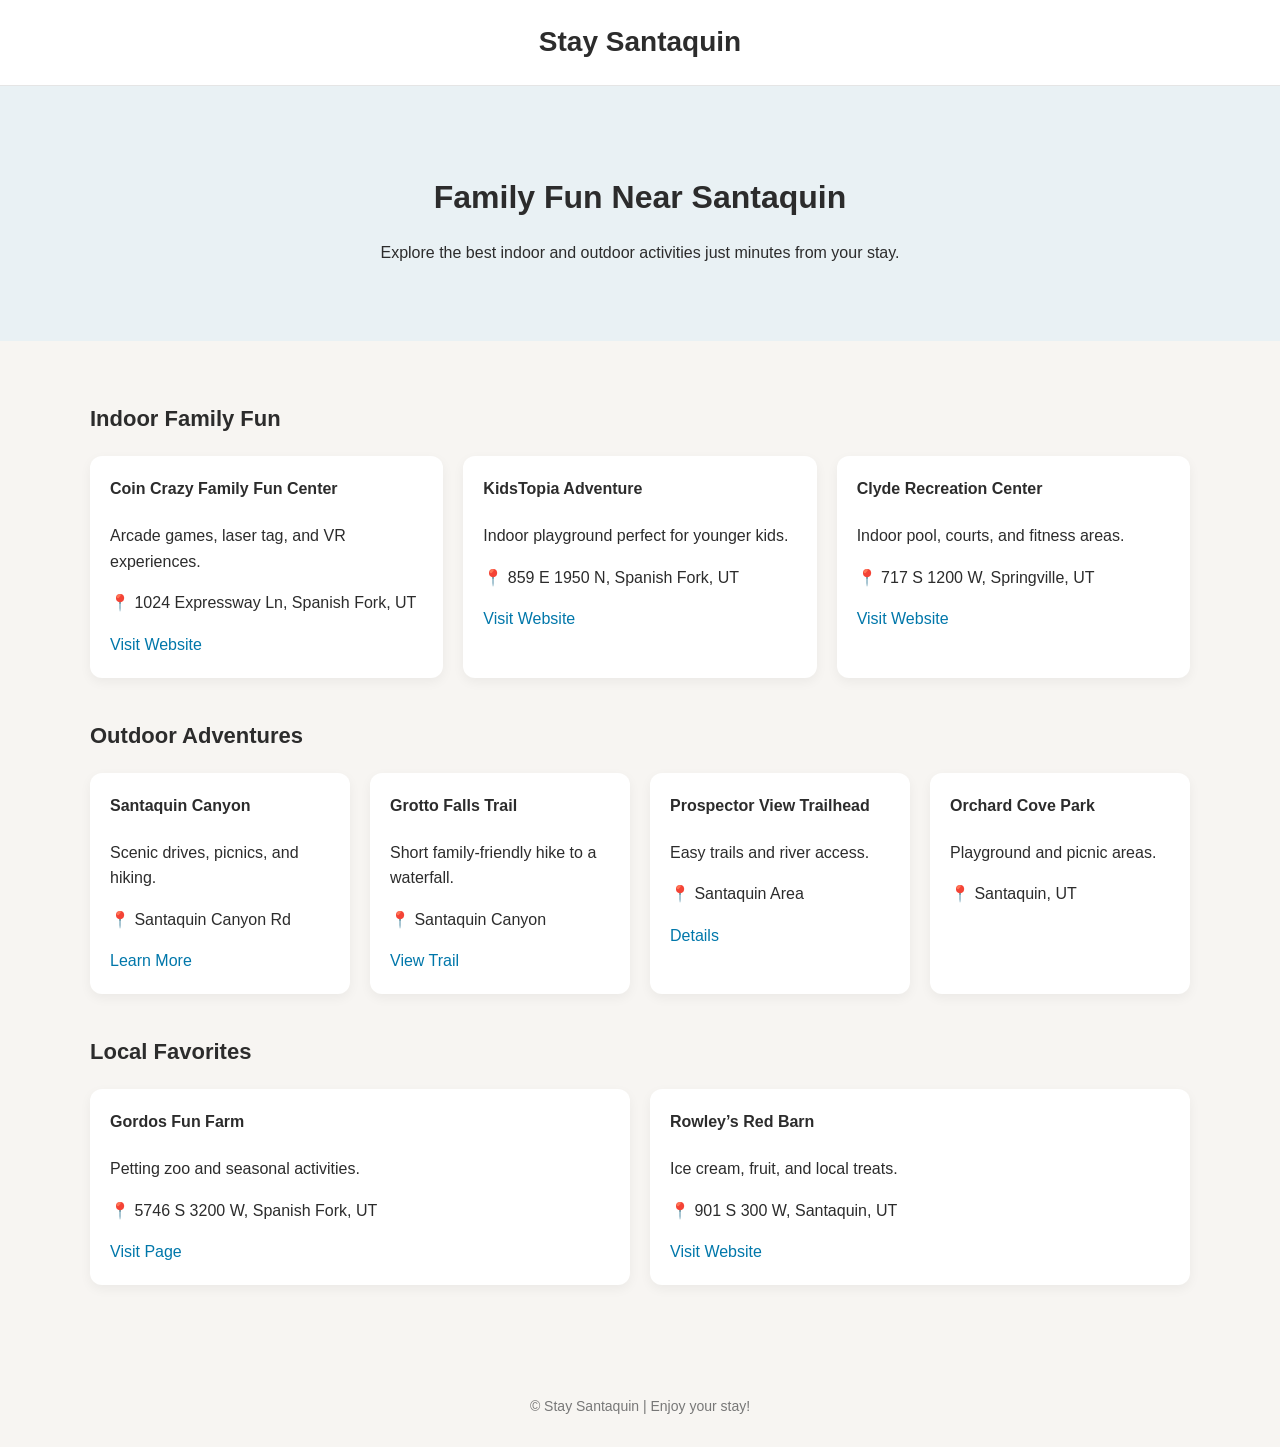
==== things-to-do.html @ 2d3d509e "Rename things-to-do to things-to-do.html" ====
<!DOCTYPE html>
<html lang="en">
<head>
<meta charset="UTF-8">
<meta name="viewport" content="width=device-width, initial-scale=1.0">
<title>Things To Do Near Santaquin | Stay Santaquin</title>

<style>
body {
  margin: 0;
  font-family: -apple-system, BlinkMacSystemFont, "Segoe UI", Roboto, sans-serif;
  background: #f7f5f2;
  color: #2c2c2c;
  line-height: 1.6;
}

.container {
  max-width: 1100px;
  margin: auto;
  padding: 20px;
}

header {
  background: #ffffff;
  border-bottom: 1px solid #e5e5e5;
  padding: 20px;
  text-align: center;
}

header h1 {
  margin: 0;
  font-size: 28px;
}

.hero {
  background: #e9f1f4;
  padding: 60px 20px;
  text-align: center;
}

.hero h2 {
  font-size: 32px;
  margin-bottom: 10px;
}

.section {
  margin-top: 40px;
}

.section h3 {
  font-size: 22px;
  margin-bottom: 20px;
}

.grid {
  display: grid;
  grid-template-columns: repeat(auto-fit, minmax(260px, 1fr));
  gap: 20px;
}

.card {
  background: #ffffff;
  border-radius: 12px;
  padding: 20px;
  box-shadow: 0 4px 12px rgba(0,0,0,0.05);
}

.card h4 {
  margin-top: 0;
}

.card a {
  color: #0077aa;
  text-decoration: none;
  font-weight: 500;
}

.card a:hover {
  text-decoration: underline;
}

footer {
  margin-top: 60px;
  padding: 30px;
  text-align: center;
  font-size: 14px;
  color: #777;
}
</style>
</head>

<body>

<header>
  <h1>Stay Santaquin</h1>
</header>

<div class="hero">
  <h2>Family Fun Near Santaquin</h2>
  <p>Explore the best indoor and outdoor activities just minutes from your stay.</p>
</div>

<div class="container">

  <div class="section">
    <h3>Indoor Family Fun</h3>
    <div class="grid">

      <div class="card">
        <h4>Coin Crazy Family Fun Center</h4>
        <p>Arcade games, laser tag, and VR experiences.</p>
        <p>📍 1024 Expressway Ln, Spanish Fork, UT</p>
        <a href="https://www.coincrazy.com" target="_blank">Visit Website</a>
      </div>

      <div class="card">
        <h4>KidsTopia Adventure</h4>
        <p>Indoor playground perfect for younger kids.</p>
        <p>📍 859 E 1950 N, Spanish Fork, UT</p>
        <a href="https://www.kidstopiaadventure.com" target="_blank">Visit Website</a>
      </div>

      <div class="card">
        <h4>Clyde Recreation Center</h4>
        <p>Indoor pool, courts, and fitness areas.</p>
        <p>📍 717 S 1200 W, Springville, UT</p>
        <a href="https://www.springville.org/clyde-recreation-center" target="_blank">Visit Website</a>
      </div>

    </div>
  </div>

  <div class="section">
    <h3>Outdoor Adventures</h3>
    <div class="grid">

      <div class="card">
        <h4>Santaquin Canyon</h4>
        <p>Scenic drives, picnics, and hiking.</p>
        <p>📍 Santaquin Canyon Rd</p>
        <a href="https://www.santaquin.gov" target="_blank">Learn More</a>
      </div>

      <div class="card">
        <h4>Grotto Falls Trail</h4>
        <p>Short family-friendly hike to a waterfall.</p>
        <p>📍 Santaquin Canyon</p>
        <a href="https://www.alltrails.com/trail/us/utah/grotto-falls-trail" target="_blank">View Trail</a>
      </div>

      <div class="card">
        <h4>Prospector View Trailhead</h4>
        <p>Easy trails and river access.</p>
        <p>📍 Santaquin Area</p>
        <a href="https://www.santaquin.gov/comservices/page/prospector-view-park-trailhead" target="_blank">Details</a>
      </div>

      <div class="card">
        <h4>Orchard Cove Park</h4>
        <p>Playground and picnic areas.</p>
        <p>📍 Santaquin, UT</p>
      </div>

    </div>
  </div>

  <div class="section">
    <h3>Local Favorites</h3>
    <div class="grid">

      <div class="card">
        <h4>Gordos Fun Farm</h4>
        <p>Petting zoo and seasonal activities.</p>
        <p>📍 5746 S 3200 W, Spanish Fork, UT</p>
        <a href="https://www.facebook.com/gordosfunfarm" target="_blank">Visit Page</a>
      </div>

      <div class="card">
        <h4>Rowley’s Red Barn</h4>
        <p>Ice cream, fruit, and local treats.</p>
        <p>📍 901 S 300 W, Santaquin, UT</p>
        <a href="https://www.rowleysredbarn.com" target="_blank">Visit Website</a>
      </div>

    </div>
  </div>

</div>

<footer>
  © Stay Santaquin | Enjoy your stay!
</footer>

</body>
</html>
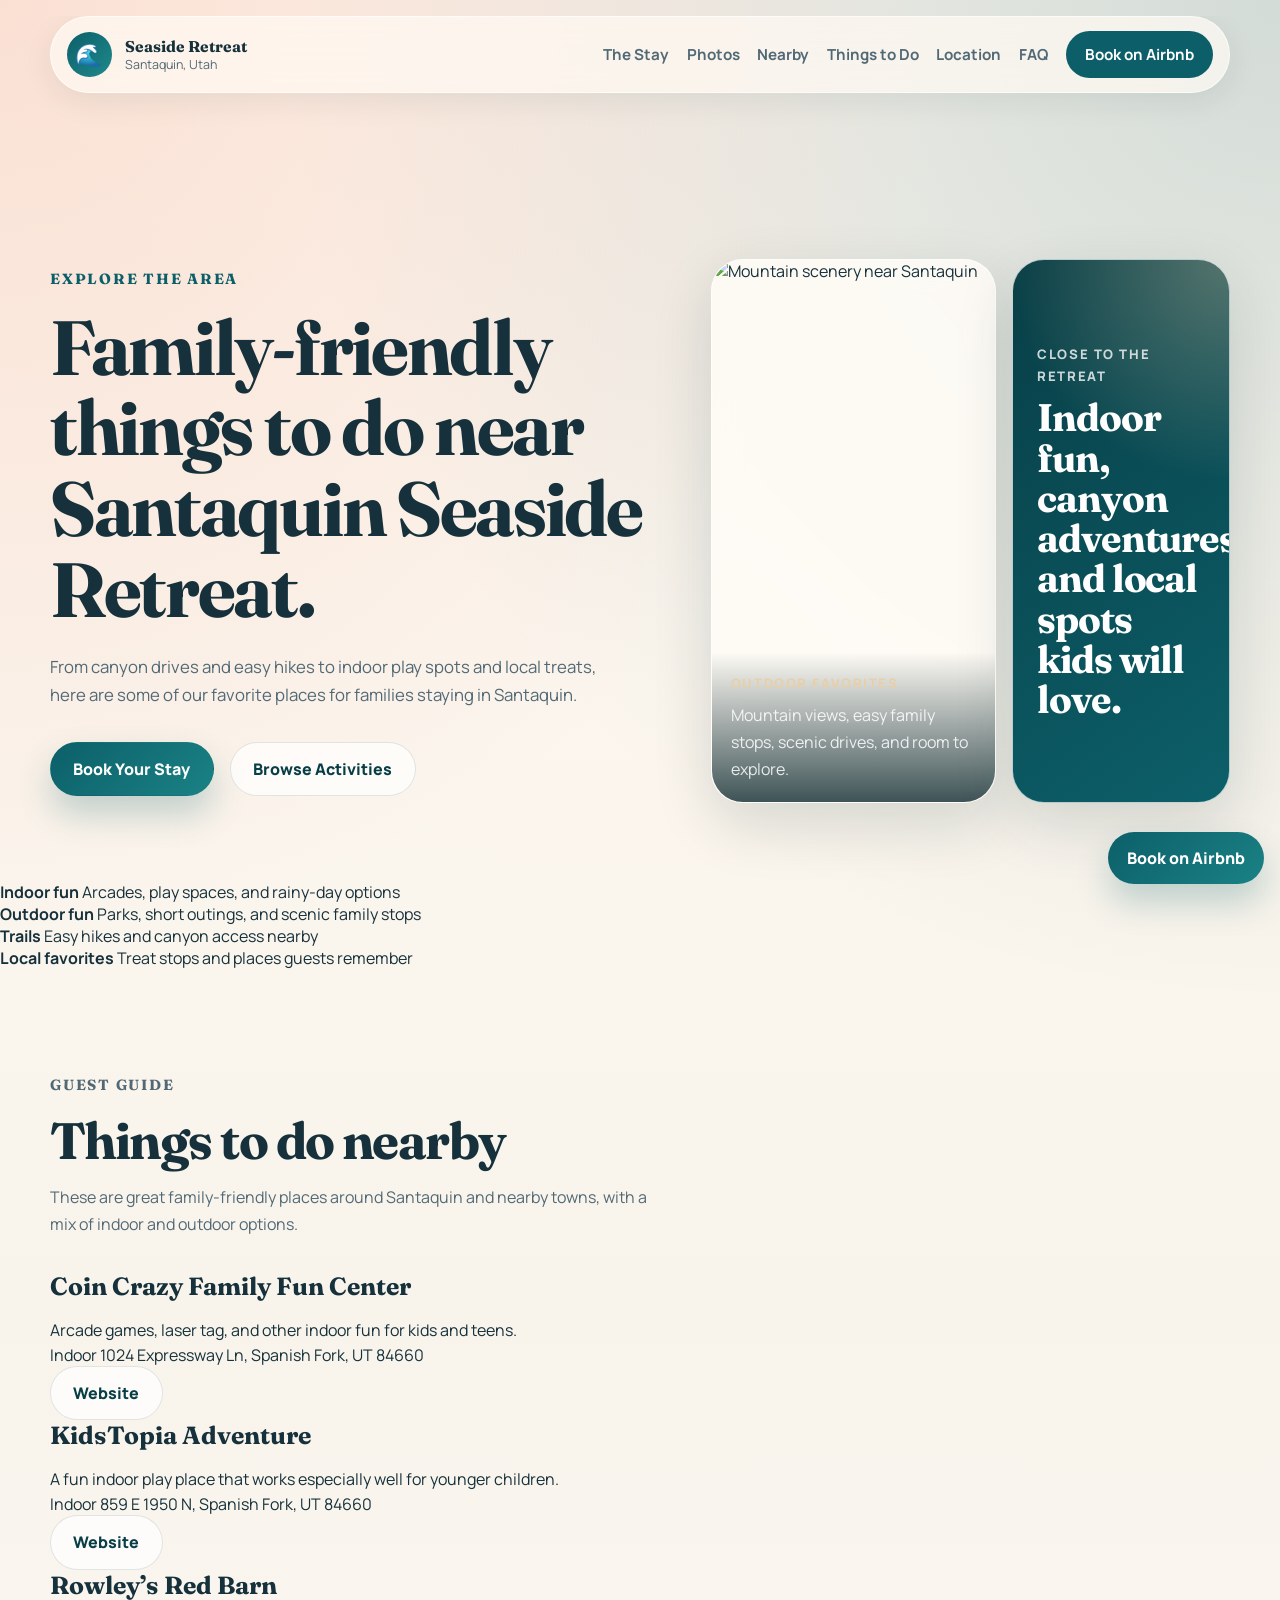
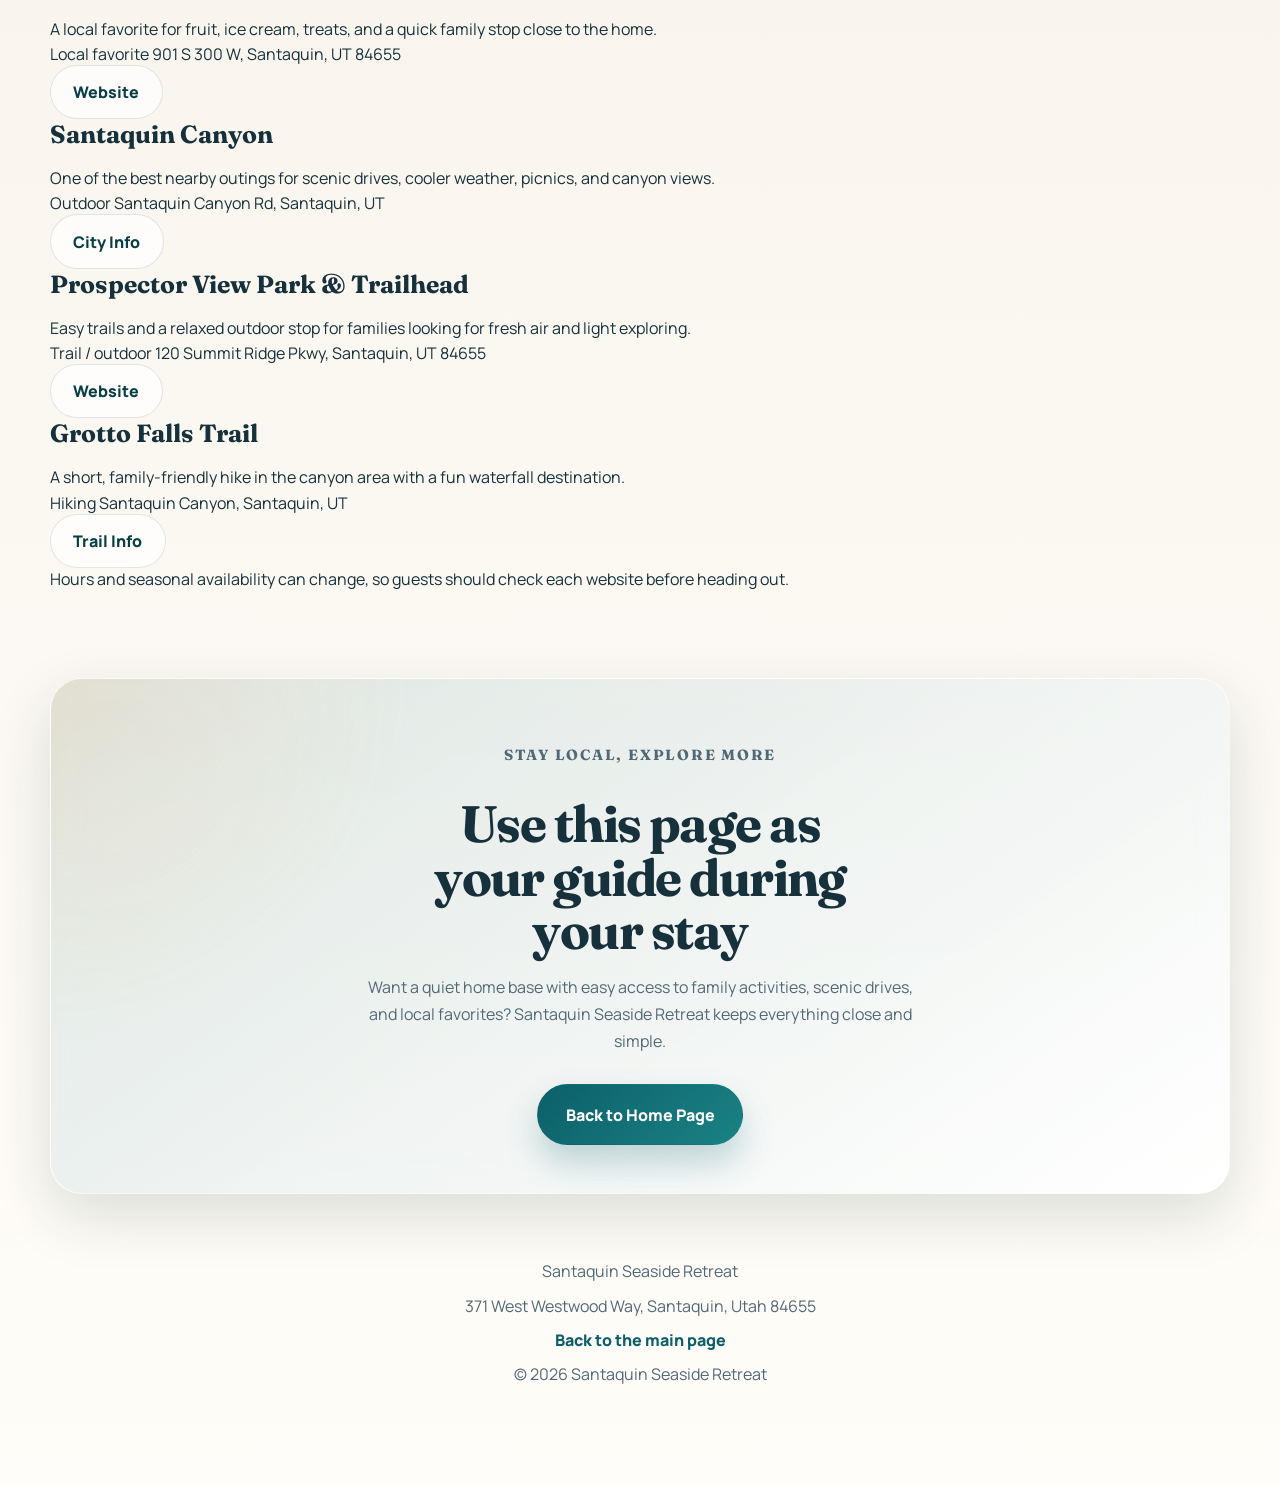
==== commit 7f9343cd: "Update meta tags and content for SEO" ====
--- a/things-to-do.html
+++ b/things-to-do.html
@@ -1,195 +1,219 @@
 <!DOCTYPE html>
 <html lang="en">
-<head>
-<meta charset="UTF-8">
-<meta name="viewport" content="width=device-width, initial-scale=1.0">
-<title>Things To Do Near Santaquin | Stay Santaquin</title>
-
-<style>
-body {
-  margin: 0;
-  font-family: -apple-system, BlinkMacSystemFont, "Segoe UI", Roboto, sans-serif;
-  background: #f7f5f2;
-  color: #2c2c2c;
-  line-height: 1.6;
-}
-
-.container {
-  max-width: 1100px;
-  margin: auto;
-  padding: 20px;
-}
-
-header {
-  background: #ffffff;
-  border-bottom: 1px solid #e5e5e5;
-  padding: 20px;
-  text-align: center;
-}
-
-header h1 {
-  margin: 0;
-  font-size: 28px;
-}
-
-.hero {
-  background: #e9f1f4;
-  padding: 60px 20px;
-  text-align: center;
-}
-
-.hero h2 {
-  font-size: 32px;
-  margin-bottom: 10px;
-}
-
-.section {
-  margin-top: 40px;
-}
-
-.section h3 {
-  font-size: 22px;
-  margin-bottom: 20px;
-}
-
-.grid {
-  display: grid;
-  grid-template-columns: repeat(auto-fit, minmax(260px, 1fr));
-  gap: 20px;
-}
-
-.card {
-  background: #ffffff;
-  border-radius: 12px;
-  padding: 20px;
-  box-shadow: 0 4px 12px rgba(0,0,0,0.05);
-}
-
-.card h4 {
-  margin-top: 0;
-}
-
-.card a {
-  color: #0077aa;
-  text-decoration: none;
-  font-weight: 500;
-}
-
-.card a:hover {
-  text-decoration: underline;
-}
-
-footer {
-  margin-top: 60px;
-  padding: 30px;
-  text-align: center;
-  font-size: 14px;
-  color: #777;
-}
-</style>
-</head>
-
-<body>
-
-<header>
-  <h1>Stay Santaquin</h1>
-</header>
-
-<div class="hero">
-  <h2>Family Fun Near Santaquin</h2>
-  <p>Explore the best indoor and outdoor activities just minutes from your stay.</p>
-</div>
-
-<div class="container">
-
-  <div class="section">
-    <h3>Indoor Family Fun</h3>
-    <div class="grid">
-
-      <div class="card">
-        <h4>Coin Crazy Family Fun Center</h4>
-        <p>Arcade games, laser tag, and VR experiences.</p>
-        <p>📍 1024 Expressway Ln, Spanish Fork, UT</p>
-        <a href="https://www.coincrazy.com" target="_blank">Visit Website</a>
-      </div>
-
-      <div class="card">
-        <h4>KidsTopia Adventure</h4>
-        <p>Indoor playground perfect for younger kids.</p>
-        <p>📍 859 E 1950 N, Spanish Fork, UT</p>
-        <a href="https://www.kidstopiaadventure.com" target="_blank">Visit Website</a>
-      </div>
-
-      <div class="card">
-        <h4>Clyde Recreation Center</h4>
-        <p>Indoor pool, courts, and fitness areas.</p>
-        <p>📍 717 S 1200 W, Springville, UT</p>
-        <a href="https://www.springville.org/clyde-recreation-center" target="_blank">Visit Website</a>
-      </div>
-
+  <head>
+    <meta charset="UTF-8" />
+    <meta name="viewport" content="width=device-width, initial-scale=1.0" />
+    <title>Things To Do Near Santaquin | Santaquin Seaside Retreat</title>
+    <meta
+      name="description"
+      content="Explore family-friendly things to do near Santaquin Seaside Retreat, including indoor activities, parks, hiking trails, scenic drives, and local favorites in Santaquin and nearby Spanish Fork."
+    />
+    <meta
+      name="keywords"
+      content="things to do in Santaquin, family activities Santaquin, Santaquin hiking, Santaquin Canyon, things to do near Santaquin Airbnb, kid friendly activities Santaquin"
+    />
+    <meta name="theme-color" content="#0c5f69" />
+    <meta property="og:type" content="website" />
+    <meta property="og:title" content="Things To Do Near Santaquin" />
+    <meta
+      property="og:description"
+      content="A guest guide to kid-friendly indoor and outdoor activities near Santaquin Seaside Retreat."
+    />
+    <link rel="preconnect" href="https://fonts.googleapis.com" />
+    <link rel="preconnect" href="https://fonts.gstatic.com" crossorigin />
+    <link
+      href="https://fonts.googleapis.com/css2?family=Fraunces:opsz,wght@9..144,500;9..144,700&family=Manrope:wght@400;500;600;700;800&display=swap"
+      rel="stylesheet"
+    />
+    <link rel="stylesheet" href="styles.css" />
+  </head>
+  <body>
+    <div class="site-shell">
+      <header class="topbar">
+        <a class="brand" href="index.html" aria-label="Santaquin Seaside Retreat home">
+          <span class="brand-mark">&#127754;</span>
+          <span class="brand-text">
+            <strong>Seaside Retreat</strong>
+            <small>Santaquin, Utah</small>
+          </span>
+        </a>
+        <button class="menu-toggle" type="button" aria-expanded="false" aria-controls="site-nav">Menu</button>
+        <nav class="nav" id="site-nav" aria-label="Primary navigation">
+          <a href="index.html#stay">The Stay</a>
+          <a href="index.html#gallery">Photos</a>
+          <a href="index.html#nearby">Nearby</a>
+          <a href="things-to-do.html">Things to Do</a>
+          <a href="index.html#location">Location</a>
+          <a href="index.html#faq">FAQ</a>
+          <a class="nav-cta" href="https://www.airbnb.com/rooms/1642124847246772751" target="_blank" rel="noreferrer">Book on Airbnb</a>
+        </nav>
+      </header>
+
+      <main>
+        <section class="hero section">
+          <div class="hero-copy reveal">
+            <p class="eyebrow">Explore the area</p>
+            <h1>Family-friendly things to do near Santaquin Seaside Retreat.</h1>
+            <p class="hero-text">
+              From canyon drives and easy hikes to indoor play spots and local treats, here are some of our favorite
+              places for families staying in Santaquin.
+            </p>
+            <div class="hero-actions">
+              <a class="button button-primary" href="https://www.airbnb.com/rooms/1642124847246772751" target="_blank" rel="noreferrer">Book Your Stay</a>
+              <a class="button button-secondary" href="#activities">Browse Activities</a>
+            </div>
+          </div>
+
+          <div class="hero-media reveal">
+            <article class="hero-card hero-card-main">
+              <img
+                src="https://images.unsplash.com/photo-1506744038136-46273834b3fb?auto=format&fit=crop&w=1200&q=80"
+                alt="Mountain scenery near Santaquin"
+              />
+              <div class="hero-card-content">
+                <span class="label">Outdoor favorites</span>
+                <p>Mountain views, easy family stops, scenic drives, and room to explore.</p>
+              </div>
+            </article>
+
+            <div class="hero-stack">
+              <article class="hero-card accent-card">
+                <p class="label">Close to the retreat</p>
+                <h2>Indoor fun, canyon adventures, and local spots kids will love.</h2>
+              </article>
+            </div>
+          </div>
+        </section>
+
+        <section class="category-band reveal" aria-label="Activity categories">
+          <div>
+            <strong>Indoor fun</strong>
+            <span>Arcades, play spaces, and rainy-day options</span>
+          </div>
+          <div>
+            <strong>Outdoor fun</strong>
+            <span>Parks, short outings, and scenic family stops</span>
+          </div>
+          <div>
+            <strong>Trails</strong>
+            <span>Easy hikes and canyon access nearby</span>
+          </div>
+          <div>
+            <strong>Local favorites</strong>
+            <span>Treat stops and places guests remember</span>
+          </div>
+        </section>
+
+        <section class="section" id="activities">
+          <div class="section-heading reveal">
+            <p class="eyebrow">Guest guide</p>
+            <h2>Things to do nearby</h2>
+            <p>
+              These are great family-friendly places around Santaquin and nearby towns, with a mix of indoor and outdoor options.
+            </p>
+          </div>
+
+          <div class="activity-grid">
+            <article class="activity-card reveal">
+              <h3>Coin Crazy Family Fun Center</h3>
+              <p>Arcade games, laser tag, and other indoor fun for kids and teens.</p>
+              <div class="activity-meta">
+                <span>Indoor</span>
+                <span>1024 Expressway Ln, Spanish Fork, UT 84660</span>
+              </div>
+              <div class="activity-links">
+                <a class="button button-secondary" href="https://www.coincrazy.com" target="_blank" rel="noreferrer">Website</a>
+              </div>
+            </article>
+
+            <article class="activity-card reveal">
+              <h3>KidsTopia Adventure</h3>
+              <p>A fun indoor play place that works especially well for younger children.</p>
+              <div class="activity-meta">
+                <span>Indoor</span>
+                <span>859 E 1950 N, Spanish Fork, UT 84660</span>
+              </div>
+              <div class="activity-links">
+                <a class="button button-secondary" href="https://www.kidstopiaadventure.com" target="_blank" rel="noreferrer">Website</a>
+              </div>
+            </article>
+
+            <article class="activity-card reveal">
+              <h3>Rowley’s Red Barn</h3>
+              <p>A local favorite for fruit, ice cream, treats, and a quick family stop close to the home.</p>
+              <div class="activity-meta">
+                <span>Local favorite</span>
+                <span>901 S 300 W, Santaquin, UT 84655</span>
+              </div>
+              <div class="activity-links">
+                <a class="button button-secondary" href="https://www.rowleysredbarn.com" target="_blank" rel="noreferrer">Website</a>
+              </div>
+            </article>
+
+            <article class="activity-card reveal">
+              <h3>Santaquin Canyon</h3>
+              <p>One of the best nearby outings for scenic drives, cooler weather, picnics, and canyon views.</p>
+              <div class="activity-meta">
+                <span>Outdoor</span>
+                <span>Santaquin Canyon Rd, Santaquin, UT</span>
+              </div>
+              <div class="activity-links">
+                <a class="button button-secondary" href="https://www.santaquin.gov" target="_blank" rel="noreferrer">City Info</a>
+              </div>
+            </article>
+
+            <article class="activity-card reveal">
+              <h3>Prospector View Park & Trailhead</h3>
+              <p>Easy trails and a relaxed outdoor stop for families looking for fresh air and light exploring.</p>
+              <div class="activity-meta">
+                <span>Trail / outdoor</span>
+                <span>120 Summit Ridge Pkwy, Santaquin, UT 84655</span>
+              </div>
+              <div class="activity-links">
+                <a class="button button-secondary" href="https://www.santaquin.gov/comservices/page/prospector-view-park-trailhead" target="_blank" rel="noreferrer">Website</a>
+              </div>
+            </article>
+
+            <article class="activity-card reveal">
+              <h3>Grotto Falls Trail</h3>
+              <p>A short, family-friendly hike in the canyon area with a fun waterfall destination.</p>
+              <div class="activity-meta">
+                <span>Hiking</span>
+                <span>Santaquin Canyon, Santaquin, UT</span>
+              </div>
+              <div class="activity-links">
+                <a class="button button-secondary" href="https://www.alltrails.com/trail/us/utah/grotto-falls-trail" target="_blank" rel="noreferrer">Trail Info</a>
+              </div>
+            </article>
+          </div>
+
+          <div class="info-note reveal">
+            Hours and seasonal availability can change, so guests should check each website before heading out.
+          </div>
+        </section>
+
+        <section class="section cta-section reveal">
+          <div class="cta-panel">
+            <p class="eyebrow">Stay local, explore more</p>
+            <h2>Use this page as your guide during your stay</h2>
+            <p>
+              Want a quiet home base with easy access to family activities, scenic drives, and local favorites? Santaquin Seaside Retreat keeps everything close and simple.
+            </p>
+            <a class="button button-primary large" href="index.html">Back to Home Page</a>
+          </div>
+        </section>
+      </main>
+
+      <footer class="footer">
+        <p>Santaquin Seaside Retreat</p>
+        <p>371 West Westwood Way, Santaquin, Utah 84655</p>
+        <p><a href="index.html">Back to the main page</a></p>
+        <p>&copy; <span id="year"></span> Santaquin Seaside Retreat</p>
+      </footer>
+
+      <a class="floating-cta" href="https://www.airbnb.com/rooms/1642124847246772751" target="_blank" rel="noreferrer">Book on Airbnb</a>
     </div>
-  </div>
-
-  <div class="section">
-    <h3>Outdoor Adventures</h3>
-    <div class="grid">
-
-      <div class="card">
-        <h4>Santaquin Canyon</h4>
-        <p>Scenic drives, picnics, and hiking.</p>
-        <p>📍 Santaquin Canyon Rd</p>
-        <a href="https://www.santaquin.gov" target="_blank">Learn More</a>
-      </div>
-
-      <div class="card">
-        <h4>Grotto Falls Trail</h4>
-        <p>Short family-friendly hike to a waterfall.</p>
-        <p>📍 Santaquin Canyon</p>
-        <a href="https://www.alltrails.com/trail/us/utah/grotto-falls-trail" target="_blank">View Trail</a>
-      </div>
-
-      <div class="card">
-        <h4>Prospector View Trailhead</h4>
-        <p>Easy trails and river access.</p>
-        <p>📍 Santaquin Area</p>
-        <a href="https://www.santaquin.gov/comservices/page/prospector-view-park-trailhead" target="_blank">Details</a>
-      </div>
-
-      <div class="card">
-        <h4>Orchard Cove Park</h4>
-        <p>Playground and picnic areas.</p>
-        <p>📍 Santaquin, UT</p>
-      </div>
-
-    </div>
-  </div>
-
-  <div class="section">
-    <h3>Local Favorites</h3>
-    <div class="grid">
-
-      <div class="card">
-        <h4>Gordos Fun Farm</h4>
-        <p>Petting zoo and seasonal activities.</p>
-        <p>📍 5746 S 3200 W, Spanish Fork, UT</p>
-        <a href="https://www.facebook.com/gordosfunfarm" target="_blank">Visit Page</a>
-      </div>
-
-      <div class="card">
-        <h4>Rowley’s Red Barn</h4>
-        <p>Ice cream, fruit, and local treats.</p>
-        <p>📍 901 S 300 W, Santaquin, UT</p>
-        <a href="https://www.rowleysredbarn.com" target="_blank">Visit Website</a>
-      </div>
-
-    </div>
-  </div>
-
-</div>
-
-<footer>
-  © Stay Santaquin | Enjoy your stay!
-</footer>
-
-</body>
+
+    <script src="script.js"></script>
+  </body>
 </html>
--- a/styles.css
+++ b/styles.css
@@ -0,0 +1,712 @@
+:root {
+  --bg: #f8f4ec;
+  --surface: rgba(255, 252, 246, 0.88);
+  --ink: #16313b;
+  --muted: #526975;
+  --line: rgba(22, 49, 59, 0.12);
+  --sea: #0c5f69;
+  --sea-deep: #083e46;
+  --sand: #e7cfaa;
+  --shadow: 0 22px 60px rgba(12, 39, 44, 0.14);
+  --radius-xl: 32px;
+  --radius-lg: 24px;
+  --radius-md: 18px;
+  --max-width: 1180px;
+}
+
+*,
+*::before,
+*::after {
+  box-sizing: border-box;
+}
+
+html {
+  scroll-behavior: smooth;
+}
+
+body {
+  margin: 0;
+  font-family: "Manrope", sans-serif;
+  color: var(--ink);
+  background:
+    radial-gradient(circle at top left, rgba(230, 132, 100, 0.2), transparent 28%),
+    radial-gradient(circle at top right, rgba(12, 95, 105, 0.18), transparent 30%),
+    linear-gradient(180deg, #fff7ef 0%, var(--bg) 42%, #fffdf9 100%);
+}
+
+img {
+  display: block;
+  width: 100%;
+}
+
+a {
+  color: inherit;
+  text-decoration: none;
+}
+
+p {
+  margin: 0;
+  line-height: 1.7;
+}
+
+.site-shell {
+  overflow: clip;
+}
+
+.topbar {
+  position: sticky;
+  top: 0;
+  z-index: 20;
+  display: flex;
+  align-items: center;
+  justify-content: space-between;
+  gap: 1rem;
+  width: min(calc(100% - 2rem), var(--max-width));
+  margin: 1rem auto 0;
+  padding: 0.9rem 1rem;
+  border: 1px solid rgba(255, 255, 255, 0.6);
+  border-radius: 999px;
+  background: rgba(255, 250, 243, 0.72);
+  backdrop-filter: blur(16px);
+  box-shadow: 0 8px 30px rgba(18, 38, 43, 0.08);
+}
+
+.brand {
+  display: inline-flex;
+  align-items: center;
+  gap: 0.85rem;
+}
+
+.brand-mark {
+  display: grid;
+  place-items: center;
+  width: 2.8rem;
+  height: 2.8rem;
+  border-radius: 50%;
+  background: linear-gradient(135deg, var(--sea), #1f8a8c);
+  color: #fff;
+  font-size: 1.4rem;
+  font-weight: 800;
+  letter-spacing: 0;
+}
+
+.brand-text {
+  display: grid;
+}
+
+.brand-text strong,
+.eyebrow,
+h1,
+h2,
+h3 {
+  font-family: "Fraunces", serif;
+}
+
+.brand-text strong {
+  font-size: 0.98rem;
+}
+
+.brand-text small {
+  color: var(--muted);
+  font-size: 0.78rem;
+}
+
+.nav {
+  display: flex;
+  align-items: center;
+  gap: 1.1rem;
+}
+
+.nav a {
+  color: var(--muted);
+  font-size: 0.95rem;
+  font-weight: 700;
+}
+
+.nav a:hover,
+.nav a:focus-visible {
+  color: var(--sea-deep);
+}
+
+.nav-cta {
+  padding: 0.8rem 1.2rem;
+  border-radius: 999px;
+  background: var(--sea);
+  color: #fff !important;
+}
+
+.menu-toggle {
+  display: none;
+  border: 0;
+  border-radius: 999px;
+  background: rgba(12, 95, 105, 0.12);
+  color: var(--sea-deep);
+  padding: 0.8rem 1rem;
+  font: inherit;
+  font-weight: 800;
+  cursor: pointer;
+}
+
+.section {
+  width: min(calc(100% - 2rem), var(--max-width));
+  margin: 0 auto;
+  padding: 5.5rem 0 0;
+}
+
+.hero {
+  display: grid;
+  grid-template-columns: 1.15fr 0.95fr;
+  gap: 2rem;
+  min-height: calc(100vh - 7rem);
+  align-items: center;
+}
+
+.eyebrow {
+  margin-bottom: 1rem;
+  color: var(--sea);
+  font-size: 0.92rem;
+  font-weight: 700;
+  letter-spacing: 0.12em;
+  text-transform: uppercase;
+}
+
+h1,
+h2 {
+  margin: 0;
+  line-height: 1.05;
+  letter-spacing: -0.03em;
+}
+
+h1 {
+  font-size: clamp(2.8rem, 6vw, 5.8rem);
+  max-width: 14ch;
+}
+
+h2 {
+  font-size: clamp(2.1rem, 4vw, 3.6rem);
+  max-width: 16ch;
+}
+
+h3 {
+  margin: 0 0 1rem;
+  font-size: 1.55rem;
+}
+
+.hero-text,
+.section-heading p,
+.hero-card-content p,
+.panel p,
+.room-card p,
+.faq-card p,
+.cta-panel p {
+  color: var(--muted);
+}
+
+.hero-text {
+  max-width: 58ch;
+  margin-top: 1.4rem;
+  font-size: 1.05rem;
+}
+
+.hero-actions {
+  display: flex;
+  flex-wrap: wrap;
+  gap: 1rem;
+  margin-top: 2rem;
+}
+
+.button {
+  display: inline-flex;
+  align-items: center;
+  justify-content: center;
+  min-height: 3.4rem;
+  padding: 0.9rem 1.4rem;
+  border-radius: 999px;
+  border: 1px solid transparent;
+  font-weight: 800;
+  transition: transform 180ms ease, box-shadow 180ms ease, background 180ms ease;
+}
+
+.button:hover,
+.button:focus-visible,
+.floating-cta:hover,
+.floating-cta:focus-visible {
+  transform: translateY(-2px);
+}
+
+.button-primary,
+.floating-cta {
+  background: linear-gradient(135deg, var(--sea), #1a8284);
+  color: #fff;
+  box-shadow: 0 18px 34px rgba(12, 95, 105, 0.24);
+}
+
+.button-secondary {
+  border-color: var(--line);
+  background: rgba(255, 255, 255, 0.7);
+  color: var(--sea-deep);
+}
+
+.button.large {
+  min-height: 3.8rem;
+  padding-inline: 1.7rem;
+}
+
+.feature-chips {
+  display: flex;
+  flex-wrap: wrap;
+  gap: 0.8rem;
+  list-style: none;
+  padding: 0;
+  margin: 1.9rem 0 0;
+}
+
+.feature-chips li {
+  padding: 0.65rem 0.9rem;
+  border-radius: 999px;
+  border: 1px solid rgba(12, 95, 105, 0.12);
+  background: rgba(255, 255, 255, 0.66);
+  color: var(--sea-deep);
+  font-size: 0.92rem;
+  font-weight: 700;
+}
+
+.hero-media {
+  display: grid;
+  grid-template-columns: 1.05fr 0.8fr;
+  gap: 1rem;
+  align-items: stretch;
+}
+
+.hero-stack {
+  display: grid;
+  gap: 1rem;
+}
+
+.hero-card,
+.panel,
+.room-card,
+.gallery-item,
+.faq-card,
+.map-card,
+.cta-panel {
+  border: 1px solid rgba(255, 255, 255, 0.7);
+  background: var(--surface);
+  backdrop-filter: blur(14px);
+  box-shadow: var(--shadow);
+}
+
+.hero-card {
+  position: relative;
+  overflow: hidden;
+  min-height: 18rem;
+  border-radius: var(--radius-xl);
+}
+
+.hero-card-main {
+  min-height: 34rem;
+}
+
+.hero-card img {
+  height: 100%;
+  object-fit: cover;
+}
+
+.hero-card-content {
+  position: absolute;
+  inset: auto 0 0;
+  padding: 1.2rem;
+  background: linear-gradient(180deg, transparent, rgba(8, 36, 41, 0.78));
+  color: #fff;
+}
+
+.hero-card-content p {
+  color: rgba(255, 255, 255, 0.86);
+}
+
+.label {
+  display: inline-block;
+  margin-bottom: 0.6rem;
+  color: var(--sand);
+  font-size: 0.82rem;
+  font-weight: 800;
+  letter-spacing: 0.12em;
+  text-transform: uppercase;
+}
+
+.accent-card {
+  display: flex;
+  flex-direction: column;
+  justify-content: center;
+  padding: 1.5rem;
+  background:
+    radial-gradient(circle at top right, rgba(231, 207, 170, 0.34), transparent 38%),
+    linear-gradient(145deg, var(--sea-deep), var(--sea));
+  color: #fff;
+}
+
+.accent-card .label {
+  color: rgba(255, 255, 255, 0.78);
+}
+
+.accent-card h2 {
+  max-width: 12ch;
+  font-size: clamp(1.9rem, 3vw, 2.6rem);
+}
+
+.stats-band {
+  width: min(calc(100% - 2rem), var(--max-width));
+  margin: 2rem auto 0;
+  display: grid;
+  grid-template-columns: repeat(3, minmax(0, 1fr));
+  gap: 1rem;
+}
+
+.stats-band div {
+  padding: 1.35rem 1.4rem;
+  border: 1px solid rgba(12, 95, 105, 0.12);
+  border-radius: var(--radius-lg);
+  background: rgba(255, 255, 255, 0.66);
+}
+
+.stats-band strong {
+  display: block;
+  margin-bottom: 0.45rem;
+  font-family: "Fraunces", serif;
+  font-size: 1.25rem;
+}
+
+.stats-band span {
+  color: var(--muted);
+}
+
+.section-heading {
+  margin-bottom: 2rem;
+}
+
+.section-heading p {
+  max-width: 62ch;
+  margin-top: 1rem;
+}
+
+.grid-two,
+.location-grid {
+  display: grid;
+  grid-template-columns: repeat(2, minmax(0, 1fr));
+  gap: 1.3rem;
+}
+
+.panel,
+.faq-card,
+.cta-panel {
+  padding: 1.7rem;
+  border-radius: var(--radius-xl);
+}
+
+.detail-list {
+  list-style: none;
+  padding: 0;
+  margin: 0;
+  display: grid;
+  gap: 0.9rem;
+}
+
+.detail-list li {
+  padding-bottom: 0.9rem;
+  border-bottom: 1px solid var(--line);
+}
+
+.detail-list li:last-child {
+  border-bottom: 0;
+  padding-bottom: 0;
+}
+
+.amenity-grid {
+  display: grid;
+  grid-template-columns: repeat(2, minmax(0, 1fr));
+  gap: 0.85rem;
+}
+
+.amenity-grid span {
+  padding: 0.95rem 1rem;
+  border-radius: var(--radius-md);
+  background: rgba(12, 95, 105, 0.08);
+  color: var(--sea-deep);
+  font-weight: 700;
+}
+
+.room-grid {
+  display: grid;
+  grid-template-columns: repeat(3, minmax(0, 1fr));
+  gap: 1.2rem;
+  margin-top: 1.3rem;
+}
+
+.room-card {
+  overflow: hidden;
+  border-radius: var(--radius-xl);
+}
+
+.room-card img {
+  aspect-ratio: 1 / 1.02;
+  object-fit: cover;
+}
+
+.room-card div {
+  padding: 1.3rem;
+}
+
+.gallery {
+  display: grid;
+  grid-template-columns: repeat(12, minmax(0, 1fr));
+  gap: 1rem;
+}
+
+.gallery-item {
+  overflow: hidden;
+  border-radius: var(--radius-xl);
+  grid-column: span 4;
+}
+
+.gallery-item.tall {
+  grid-column: span 5;
+  grid-row: span 2;
+}
+
+.gallery-item.wide {
+  grid-column: span 7;
+}
+
+.gallery-item img {
+  aspect-ratio: 1 / 1;
+  object-fit: cover;
+}
+
+.gallery-item.tall img {
+  aspect-ratio: 0.84 / 1;
+}
+
+.gallery-item.wide img {
+  aspect-ratio: 1.8 / 1;
+}
+
+.gallery-item figcaption {
+  padding: 1rem 1.1rem 1.2rem;
+  color: var(--muted);
+}
+
+.nearby-list {
+  display: grid;
+  gap: 1.1rem;
+}
+
+.nearby-list div {
+  padding-bottom: 1.05rem;
+  border-bottom: 1px solid var(--line);
+}
+
+.nearby-list div:last-child {
+  border-bottom: 0;
+  padding-bottom: 0;
+}
+
+.nearby-list strong {
+  display: inline-block;
+  margin-bottom: 0.45rem;
+  font-size: 1.02rem;
+}
+
+.map-card {
+  overflow: hidden;
+  border-radius: var(--radius-xl);
+  min-height: 30rem;
+}
+
+.map-card iframe {
+  width: 100%;
+  height: 100%;
+  min-height: 30rem;
+  border: 0;
+}
+
+.faq-grid {
+  display: grid;
+  grid-template-columns: repeat(3, minmax(0, 1fr));
+  gap: 1rem;
+}
+
+.cta-section {
+  padding-bottom: 4rem;
+}
+
+.cta-panel {
+  text-align: center;
+  padding: 3rem 1.5rem;
+  background:
+    radial-gradient(circle at top left, rgba(231, 207, 170, 0.3), transparent 28%),
+    linear-gradient(145deg, rgba(12, 95, 105, 0.12), rgba(255, 255, 255, 0.92));
+}
+
+.cta-panel h2 {
+  margin-inline: auto;
+  max-width: 12ch;
+}
+
+.cta-panel p {
+  max-width: 56ch;
+  margin: 1rem auto 1.8rem;
+}
+
+.footer {
+  width: min(calc(100% - 2rem), var(--max-width));
+  margin: 0 auto;
+  padding: 0 0 6rem;
+  color: var(--muted);
+  text-align: center;
+}
+
+.footer p + p {
+  margin-top: 0.45rem;
+}
+
+.footer a {
+  color: var(--sea);
+  font-weight: 800;
+}
+
+.floating-cta {
+  position: fixed;
+  right: 1rem;
+  bottom: 1rem;
+  z-index: 15;
+  display: inline-flex;
+  padding: 0.95rem 1.2rem;
+  border-radius: 999px;
+  font-weight: 800;
+}
+
+html.js .reveal {
+  opacity: 0;
+  transform: translateY(18px);
+  transition: opacity 600ms ease, transform 600ms ease;
+}
+
+html.js .reveal.is-visible {
+  opacity: 1;
+  transform: translateY(0);
+}
+
+@media (prefers-reduced-motion: reduce) {
+  html {
+    scroll-behavior: auto;
+  }
+
+  .button,
+  .floating-cta,
+  html.js .reveal {
+    transition: none;
+  }
+
+  html.js .reveal {
+    opacity: 1;
+    transform: none;
+  }
+}
+
+@media (max-width: 1080px) {
+  .hero,
+  .hero-media,
+  .grid-two,
+  .location-grid,
+  .room-grid,
+  .faq-grid {
+    grid-template-columns: 1fr;
+  }
+
+  .hero {
+    min-height: auto;
+    padding-top: 3.5rem;
+  }
+
+  .hero-card-main {
+    min-height: 28rem;
+  }
+
+  .stats-band {
+    grid-template-columns: 1fr;
+  }
+
+  .gallery-item,
+  .gallery-item.tall,
+  .gallery-item.wide {
+    grid-column: span 6;
+  }
+}
+
+@media (max-width: 760px) {
+  .topbar {
+    margin-top: 0.75rem;
+    border-radius: 24px;
+    padding: 0.85rem;
+  }
+
+  .menu-toggle {
+    display: inline-flex;
+  }
+
+  .nav {
+    position: absolute;
+    top: calc(100% + 0.8rem);
+    right: 0;
+    left: 0;
+    display: none;
+    flex-direction: column;
+    align-items: stretch;
+    padding: 1rem;
+    border-radius: 24px;
+    background: rgba(255, 250, 243, 0.94);
+    border: 1px solid rgba(255, 255, 255, 0.8);
+    box-shadow: var(--shadow);
+  }
+
+  .nav.is-open {
+    display: flex;
+  }
+
+  .hero-card-main {
+    min-height: 22rem;
+  }
+
+  .section {
+    padding-top: 4.5rem;
+  }
+
+  h1 {
+    font-size: clamp(2.5rem, 15vw, 4rem);
+  }
+
+  h2 {
+    font-size: clamp(1.9rem, 9vw, 2.9rem);
+  }
+
+  .amenity-grid,
+  .faq-grid {
+    grid-template-columns: 1fr;
+  }
+
+  .gallery {
+    grid-template-columns: 1fr;
+  }
+
+  .gallery-item,
+  .gallery-item.tall,
+  .gallery-item.wide {
+    grid-column: auto;
+  }
+
+  .floating-cta {
+    left: 1rem;
+    justify-content: center;
+    text-align: center;
+  }
+}
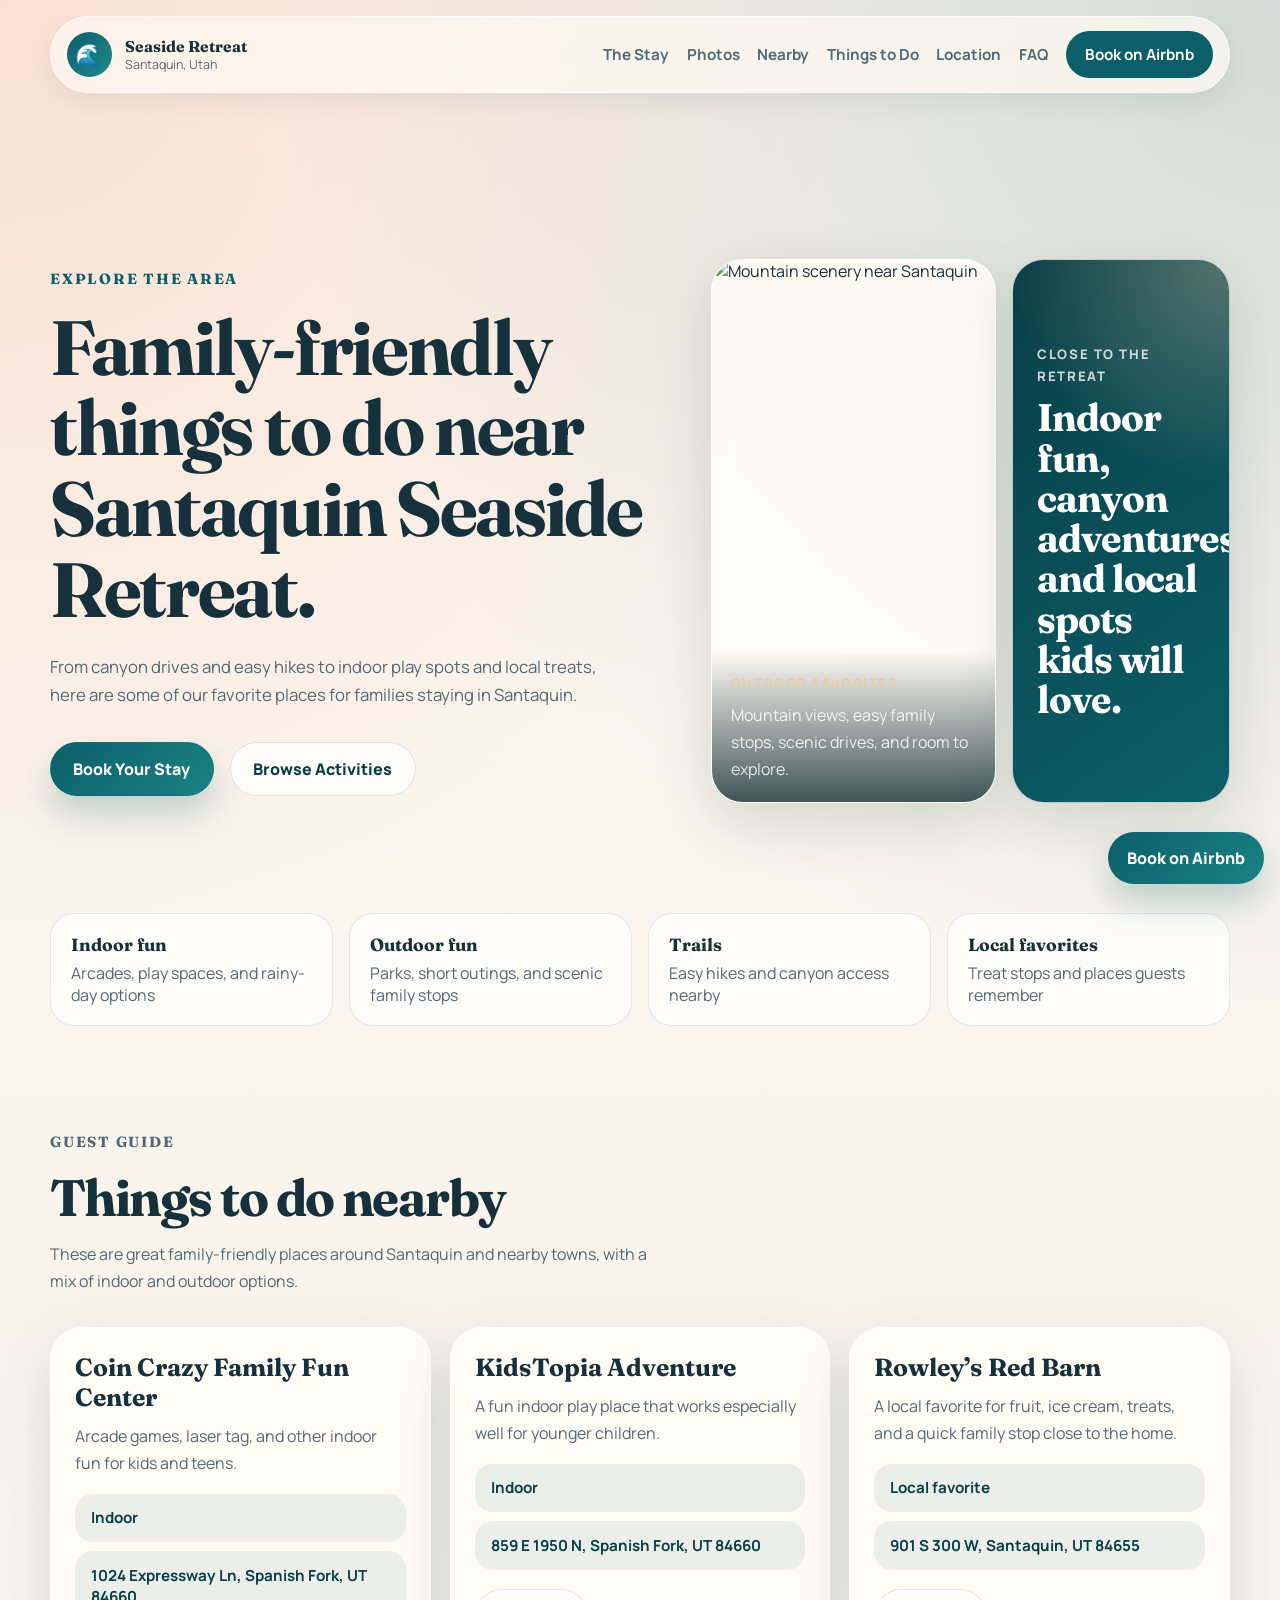
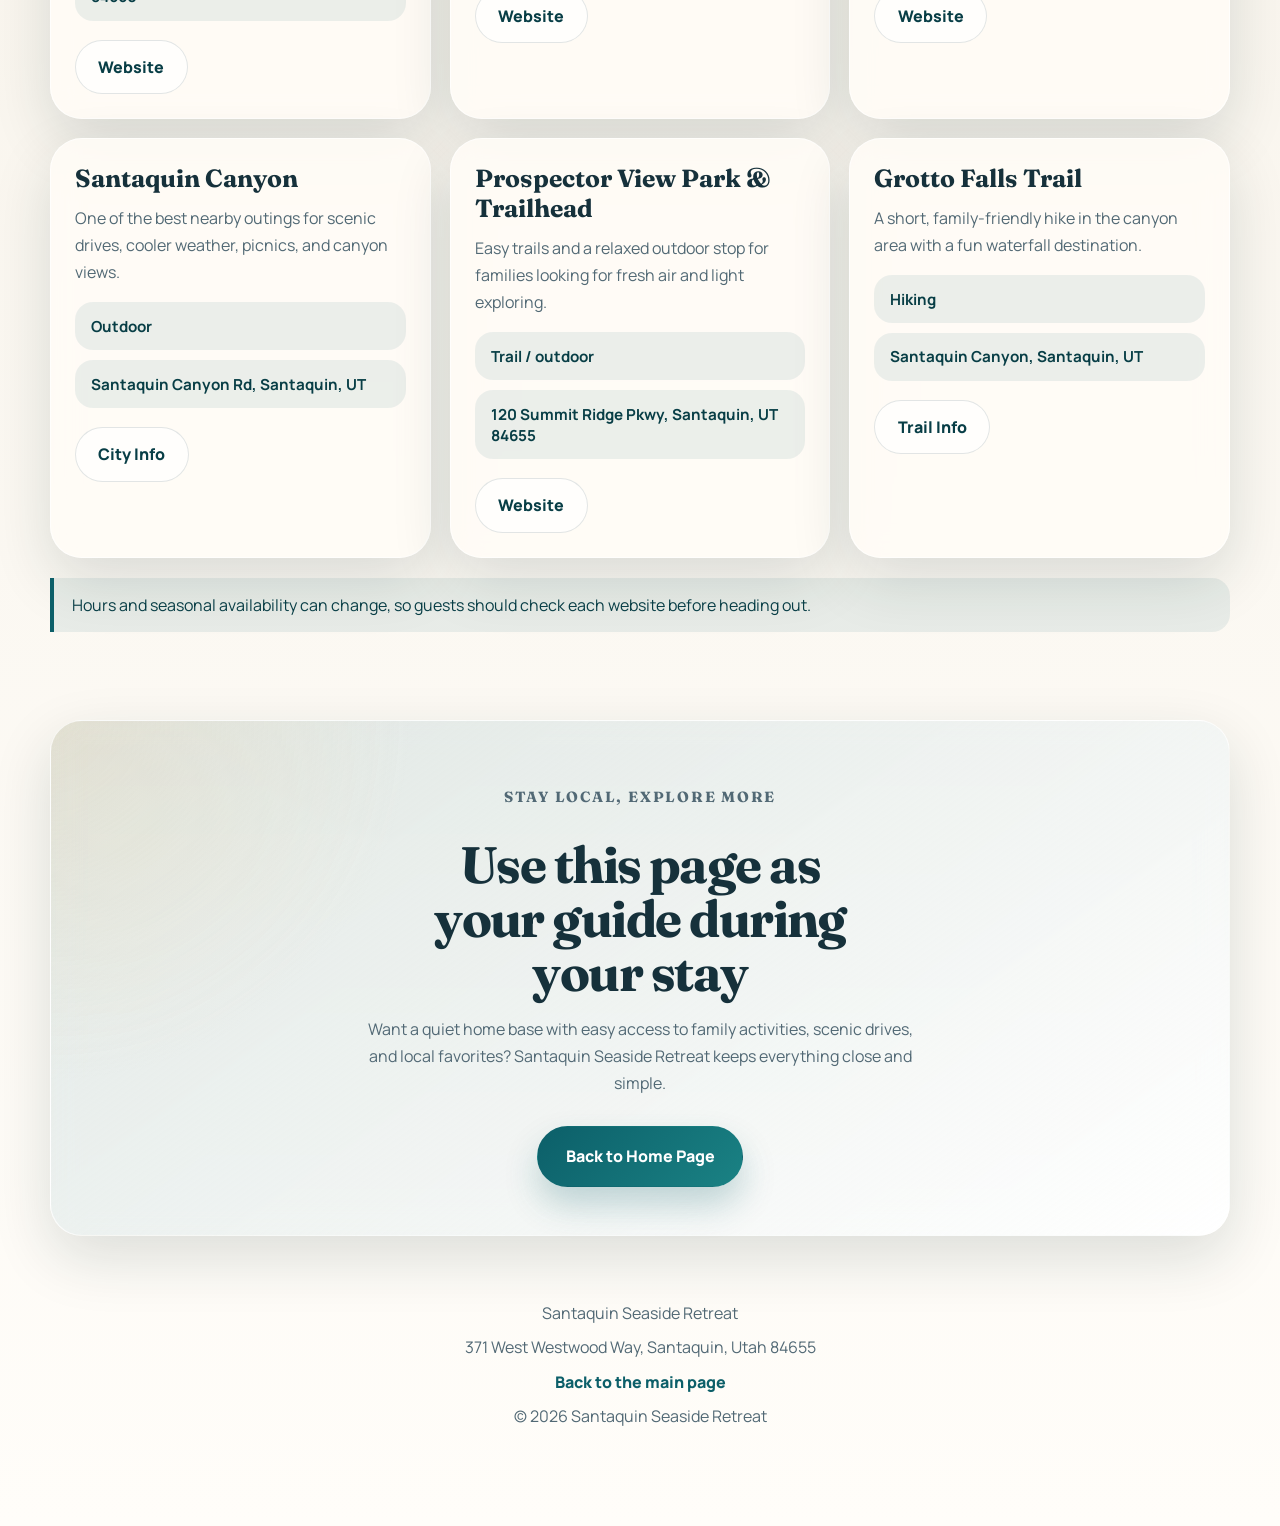
==== commit 0e644629: "Update website link for Coin Crazy" ====
--- a/things-to-do.html
+++ b/things-to-do.html
@@ -122,7 +122,7 @@
                 <span>1024 Expressway Ln, Spanish Fork, UT 84660</span>
               </div>
               <div class="activity-links">
-                <a class="button button-secondary" href="https://www.coincrazy.com" target="_blank" rel="noreferrer">Website</a>
+                <a class="button button-secondary" href="https://www.coincrazyffc.com" target="_blank" rel="noreferrer">Website</a>
               </div>
             </article>
 
--- a/styles.css
+++ b/styles.css
@@ -710,3 +710,90 @@
     text-align: center;
   }
 }
+.activity-grid {
+  display: grid;
+  grid-template-columns: repeat(3, minmax(0, 1fr));
+  gap: 1.2rem;
+}
+
+.activity-card {
+  padding: 1.5rem;
+  border-radius: var(--radius-xl);
+  border: 1px solid rgba(255, 255, 255, 0.7);
+  background: var(--surface);
+  backdrop-filter: blur(14px);
+  box-shadow: var(--shadow);
+}
+
+.activity-card h3 {
+  margin-bottom: 0.7rem;
+}
+
+.activity-card p {
+  color: var(--muted);
+}
+
+.activity-meta {
+  display: grid;
+  gap: 0.6rem;
+  margin-top: 1rem;
+}
+
+.activity-meta span {
+  display: block;
+  padding: 0.85rem 1rem;
+  border-radius: var(--radius-md);
+  background: rgba(12, 95, 105, 0.08);
+  color: var(--sea-deep);
+  font-weight: 700;
+  font-size: 0.95rem;
+}
+
+.activity-links {
+  display: flex;
+  flex-wrap: wrap;
+  gap: 0.8rem;
+  margin-top: 1.2rem;
+}
+
+.category-band {
+  width: min(calc(100% - 2rem), var(--max-width));
+  margin: 2rem auto 0;
+  display: grid;
+  grid-template-columns: repeat(4, minmax(0, 1fr));
+  gap: 1rem;
+}
+
+.category-band div {
+  padding: 1.2rem 1.25rem;
+  border: 1px solid rgba(12, 95, 105, 0.12);
+  border-radius: var(--radius-lg);
+  background: rgba(255, 255, 255, 0.66);
+}
+
+.category-band strong {
+  display: block;
+  margin-bottom: 0.45rem;
+  font-family: "Fraunces", serif;
+  font-size: 1.1rem;
+}
+
+.category-band span {
+  color: var(--muted);
+}
+
+.info-note {
+  margin-top: 1.25rem;
+  padding: 1rem 1.1rem;
+  border-left: 4px solid var(--sea);
+  border-radius: 0 var(--radius-md) var(--radius-md) 0;
+  background: rgba(12, 95, 105, 0.08);
+  color: var(--sea-deep);
+}
+
+@media (max-width: 1080px) {
+  .activity-grid,
+  .category-band {
+    grid-template-columns: 1fr;
+  }
+}
